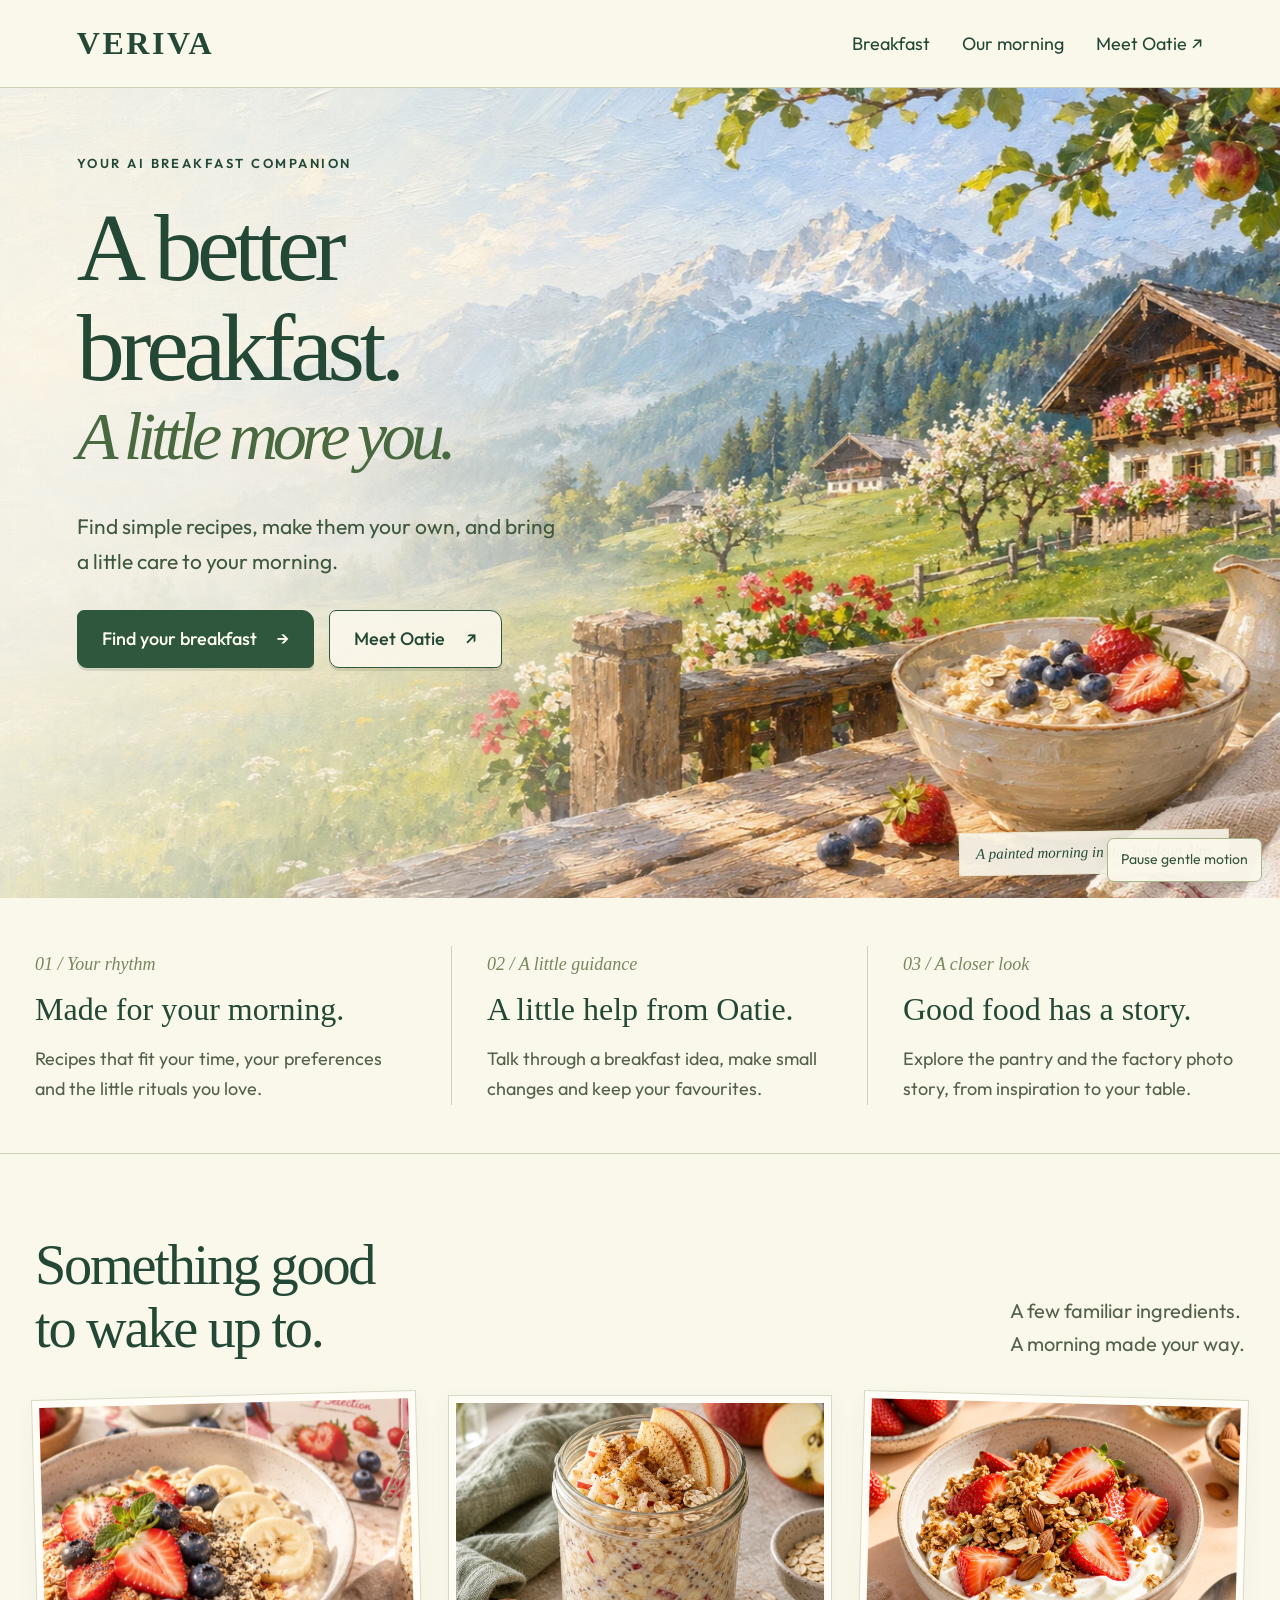
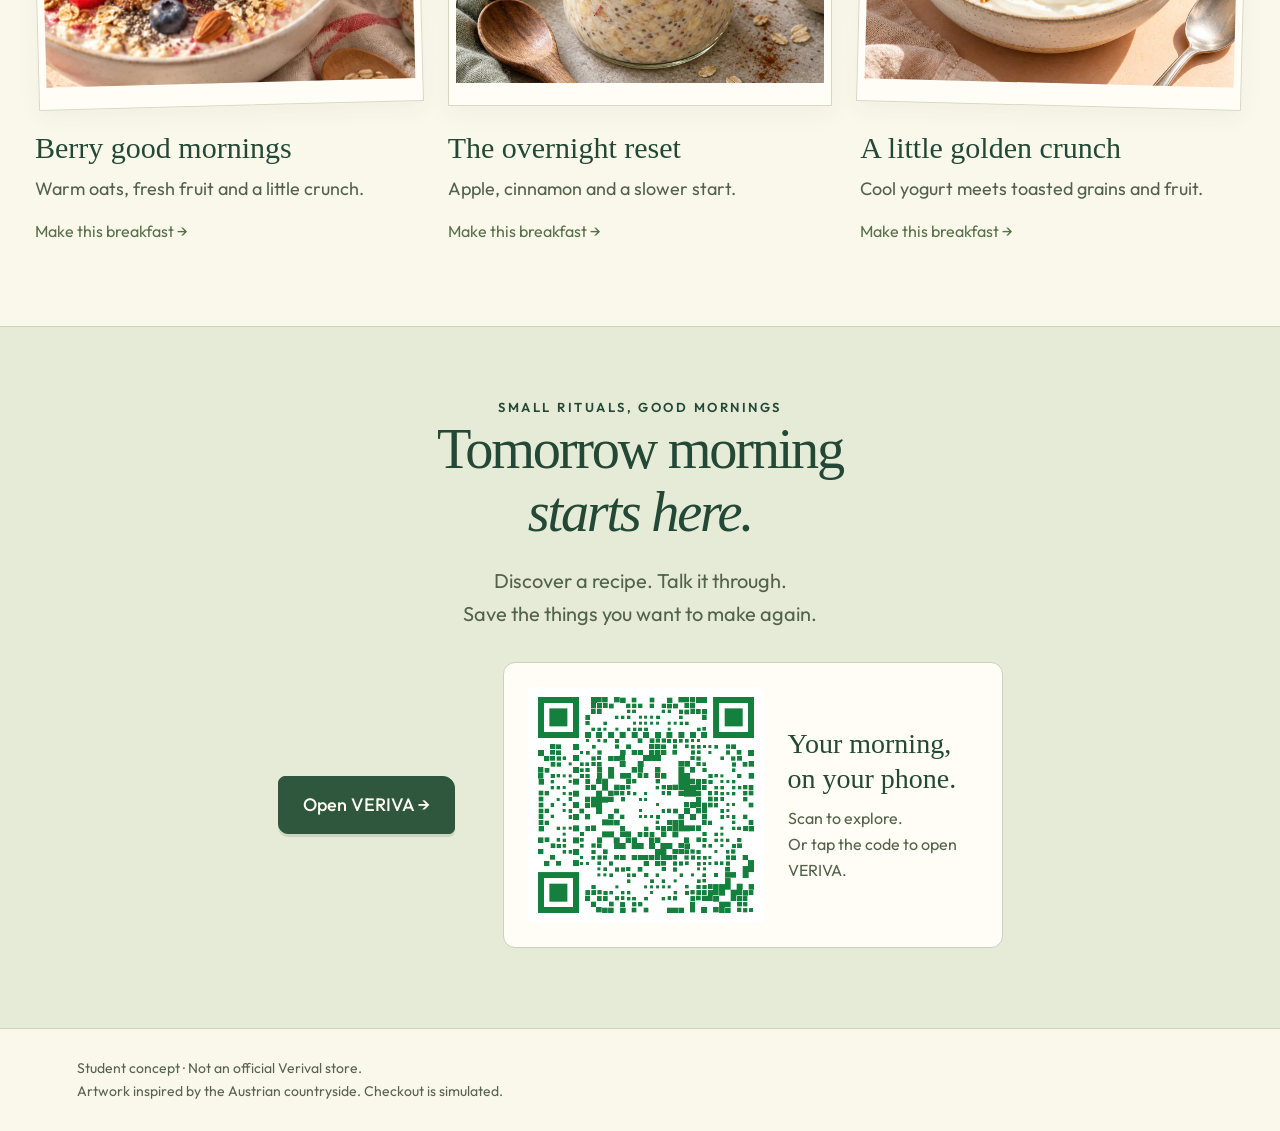
==== scan.html @ 80210304 "Embed supplied animated QR code in public landing page" ====
<!doctype html>
<html lang="en">
<head>
<meta charset="utf-8"><meta name="viewport" content="width=device-width,initial-scale=1">
<title>VERIVA — A little more you</title>
<meta name="description" content="Thoughtful breakfast ideas, a little inspiration, and a morning made your way.">
<link rel="preload" href="hero.webp" as="image">
<style>
@font-face{font-family:Outfit;src:url('outfit.ttf') format('truetype');font-display:swap;font-weight:100 900}
:root{--ink:#234936;--paper:#faf7eb;--muted:#52624b;--line:#ccd2b8}
*{box-sizing:border-box}html{scroll-behavior:smooth;scroll-padding-top:90px}body{margin:0;background:var(--paper);color:var(--ink);font:400 20px/1.65 Outfit,system-ui,sans-serif}a{color:inherit;text-decoration:none}a:focus-visible,button:focus-visible{outline:3px solid #516f43;outline-offset:5px}button{font:inherit;cursor:pointer}img{display:block;max-width:100%}h1,h2,h3,p{margin:0}h1,h2,h3{font-family:Georgia,'Times New Roman',serif;font-weight:400}header{height:88px;padding:0 6%;display:flex;align-items:center;justify-content:space-between;border-bottom:1px solid var(--line);background:var(--paper)}.brand{font:600 32px Georgia,serif;letter-spacing:.08em}nav{display:flex;gap:32px;font-size:18px}nav a{border-bottom:1px solid transparent}nav a:hover{border-color:var(--ink)}
.hero{position:relative;min-height:810px;isolation:isolate;overflow:hidden;background:#e9ede2}.painting{position:absolute;inset:0;z-index:-3;background:url('hero.webp') center/cover}.hero:before{content:'';position:absolute;inset:0;z-index:-2;background:linear-gradient(90deg,#faf7ebc9 0%,#faf7eb7d 30%,transparent 58%)}.sunlight{position:absolute;inset:-12%;z-index:-1;pointer-events:none;background:radial-gradient(ellipse at 40% 10%,#fff5cb35,transparent 55%);animation:light 18s ease-in-out infinite alternate}.hero-copy{padding:65px 0 80px;margin-left:6%;width:min(58%,780px)}.eyebrow{display:block;font-size:13px;letter-spacing:.19em;font-weight:600;line-height:1.6}.hero h1{font-size:clamp(78px,7.5vw,116px);line-height:1.04;letter-spacing:-.055em;margin:24px 0 26px}.hero h1 span{display:block}.hero h1 em{display:block;font-size:.71em;line-height:1.16;padding-bottom:.09em;color:#496940;white-space:nowrap}.hero p{max-width:490px;font-size:21px;line-height:1.7;color:#3e583e}.actions{display:flex;gap:15px;flex-wrap:wrap;margin-top:30px}.cta{display:inline-flex;align-items:center;justify-content:center;gap:20px;min-height:58px;padding:13px 24px;background:#2e573e;color:#fffdf5;border:1px solid #2e573e;border-radius:7px 12px 6px 10px;font-size:18px;font-weight:500;box-shadow:0 3px 0 #34523d24;transition:transform 180ms,box-shadow 180ms}.cta.secondary{background:#faf7ebed;color:var(--ink)}.cta:hover{transform:translateY(-3px);box-shadow:0 6px 0 #34523d20}.cta:active{transform:translateY(1px)}.art-note{position:absolute;right:4%;bottom:25px;padding:9px 16px;background:#faf7ebeb;font:italic 15px/1.5 Georgia,serif;border:1px solid #ebe5cc;transform:rotate(-1deg)}
.values{max-width:1280px;margin:auto;padding:48px 35px;display:grid;grid-template-columns:repeat(3,1fr);gap:38px;border-bottom:1px solid var(--line)}.values article+article{padding-left:35px;border-left:1px solid var(--line)}.number{font:italic 18px Georgia,serif;color:#78875e}.values h2{font-size:32px;line-height:1.15;margin:12px 0 16px}.values p{font-size:18px;color:var(--muted);line-height:1.7}.collection{max-width:1280px;margin:auto;padding:80px 35px}.collection-heading{display:flex;align-items:end;justify-content:space-between;gap:30px;margin-bottom:35px}.collection h2,.closing h2{font-size:clamp(40px,4.4vw,62px);line-height:1.12;letter-spacing:-.04em}.collection-heading p{max-width:31ch;color:var(--muted)}.recipes{display:grid;grid-template-columns:repeat(3,minmax(0,1fr));gap:28px}.recipe figure{margin:0;padding:7px 7px 22px;background:#fffdf6;border:1px solid #d5dac3;box-shadow:0 8px 24px #41573d0c;transition:transform 250ms}.recipe:nth-child(1) figure{transform:rotate(-1.5deg)}.recipe:nth-child(3) figure{transform:rotate(1.5deg)}.recipe:hover figure{transform:translateY(-5px)}.recipe img{width:100%;height:280px;object-fit:cover}.recipe h3{font-size:30px;line-height:1.2;margin:24px 0 8px}.recipe p{font-size:18px;color:var(--muted)}.recipe small{display:block;margin-top:14px;color:#57704b;font-size:16px}.closing{text-align:center;padding:70px 25px 80px;background:#e6ebd8;border-block:1px solid #cbd4b7}.closing p{margin:20px auto 25px;color:var(--muted);max-width:46ch}.closing .cta{margin:auto}footer{padding:28px 6%;display:flex;flex-wrap:wrap;justify-content:space-between;gap:16px;font-size:14px;color:#56634d}.motion-toggle{border:1px solid #a7b78a;border-radius:7px;background:#faf7eb;color:#34543c;padding:7px 13px;font-size:14px}.reveal{animation:arrive 600ms ease-out both}@keyframes light{from{opacity:.25;transform:translateX(-2%)}to{opacity:.7;transform:translateX(3%)}}@keyframes arrive{from{opacity:.7;transform:translateY(12px)}to{opacity:1;transform:none}}html[data-motion=off] *,html[data-motion=off] *:before{animation:none!important;transition:none!important;scroll-behavior:auto!important}html[data-motion=off] .cta:hover{transform:none}
@media(max-width:900px){header{height:76px;padding:0 6%}nav{gap:20px;font-size:16px}.hero{min-height:950px}.painting{background-position:65% bottom}.hero:before{background:linear-gradient(180deg,#faf7ebed 0%,#faf7ebba 34%,#faf7eb30 63%,transparent 78%)}.hero-copy{padding-top:42px;width:88%;margin:0 auto}.hero h1{font-size:clamp(58px,10.2vw,88px)}.hero h1 em{font-size:.68em}.hero p{font-size:19px;max-width:40ch}.hero-copy .actions{margin-top:25px}.values{padding:40px 6%;gap:25px}.values article+article{padding-left:22px}.values h2{font-size:27px}.values p{font-size:17px}.recipes{gap:18px}.recipe img{height:220px}.recipe h3{font-size:26px}.collection{padding-inline:6%}}
@media(max-width:600px){.brand{font-size:25px}nav a:not(:last-child){display:none}.hero{min-height:900px}.hero-copy{padding-top:34px}.hero h1{font-size:clamp(56px,14.5vw,78px);margin:24px 0}.hero h1 em{font-size:.67em;white-space:normal}.hero p{font-size:18px;max-width:31ch}.eyebrow{font-size:10px;letter-spacing:.14em}.actions{gap:11px}.cta{font-size:17px;padding:12px 18px;min-height:54px;gap:10px}.art-note{font-size:12px;right:5%;bottom:18px}.values{grid-template-columns:1fr;gap:24px}.values article+article{padding:24px 0 0;border-left:0;border-top:1px solid var(--line)}.values h2{font-size:32px}.collection-heading{display:block}.collection-heading p{margin-top:20px;font-size:18px}.recipes{grid-template-columns:1fr;gap:38px}.recipe img{height:auto;aspect-ratio:4/3}.collection{padding-block:55px}.closing{padding-block:55px}.closing p{font-size:18px}.recipe h3{font-size:32px}}
@media(prefers-reduced-motion:reduce){html{scroll-behavior:auto}*,*:before{animation:none!important;transition:none!important}.cta:hover,.recipe:hover figure{transform:none}}
</style>
<link rel="stylesheet" href="motion.css">
<style>.app-qr{display:flex;align-items:center;justify-content:center;gap:24px;max-width:520px;margin:36px auto 0;padding:24px;background:#fffdf6;border:1px solid #ccd2b8;border-radius:12px;text-align:left}.app-qr a{flex-shrink:0;background:white;padding:10px;border-radius:5px}.app-qr img{width:180px;height:180px;max-width:100%}.app-qr strong{display:block;font:400 28px/1.25 Georgia,serif}.closing .app-qr p{font-size:16px;line-height:1.6;margin:10px 0 0}.app-qr a:focus-visible{outline-offset:3px}@media(max-width:560px){.app-qr{flex-direction:column;text-align:center;gap:16px;padding:20px}.app-qr img{width:200px;height:200px}}</style>
<style>.download-options{display:flex;align-items:center;justify-content:center;gap:48px;margin-top:32px}.download-options>.cta{margin:0}.download-options .app-qr{margin:0;max-width:500px;scroll-margin-top:130px}.download-options .app-qr p{margin:10px 0 0}.app-qr img{width:216px;height:216px}@media(max-width:760px){.download-options{flex-direction:column;gap:24px}.download-options .app-qr{width:min(100%,420px)}}#scan-app:target{outline:2px solid #758550;outline-offset:6px}</style>
</head>
<body>
<header><a class="brand" href="#">VERIVA</a><nav aria-label="Main navigation"><a href="#breakfast">Breakfast</a><a href="#morning">Our morning</a><a data-app-path="/expert" href="https://veriva-breakfast-v75.onrender.com/expert">Meet Oatie ↗</a></nav></header>
<main>
<section class="hero" aria-labelledby="hero-title"><div class="painting" role="img" aria-label="An original oil painting of berry oats on a Tyrolean chalet terrace, Alpine meadows and distant mountains"></div><div class="sunlight" aria-hidden="true"></div><div class="hero-copy reveal"><span class="eyebrow">YOUR AI BREAKFAST COMPANION</span><h1 id="hero-title"><span>A better</span><span>breakfast.</span><em>A little more you.</em></h1><p>Find simple recipes, make them your own, and bring a little care to your morning.</p><div class="actions"><a class="cta" data-app-path="/recipes" href="https://veriva-breakfast-v75.onrender.com/recipes">Find your breakfast <span aria-hidden="true">→</span></a><a class="cta secondary" data-app-path="/expert" href="https://veriva-breakfast-v75.onrender.com/expert">Meet Oatie <span aria-hidden="true">↗</span></a></div></div><span class="art-note">A painted morning in the Tyrolean Alps</span></section>
<section class="values" id="morning" aria-label="Made for your morning"><article><span class="number">01 / Your rhythm</span><h2>Made for your morning.</h2><p>Recipes that fit your time, your preferences and the little rituals you love.</p></article><article><span class="number">02 / A little guidance</span><h2>A little help from Oatie.</h2><p>Talk through a breakfast idea, make small changes and keep your favourites.</p></article><article><span class="number">03 / A closer look</span><h2>Good food has a story.</h2><p>Explore the pantry and the factory photo story, from inspiration to your table.</p></article></section>
<section class="collection" id="breakfast"><div class="collection-heading"><h2>Something good<br>to wake up to.</h2><p>A few familiar ingredients.<br>A morning made your way.</p></div><div class="recipes"><a class="recipe" data-app-path="/recipes/berry-oats" href="https://veriva-breakfast-v75.onrender.com/recipes/berry-oats"><figure><img src="berry.webp" alt="Berry oats with fresh strawberries" width="700" height="500" loading="lazy"></figure><h3>Berry good mornings</h3><p>Warm oats, fresh fruit and a little crunch.</p><small>Make this breakfast →</small></a><a class="recipe" data-app-path="/recipes/overnight-bircher" href="https://veriva-breakfast-v75.onrender.com/recipes/overnight-bircher"><figure><img src="bircher.webp" alt="Apple Bircher breakfast oats" width="700" height="500" loading="lazy"></figure><h3>The overnight reset</h3><p>Apple, cinnamon and a slower start.</p><small>Make this breakfast →</small></a><a class="recipe" data-app-path="/recipes/yogurt-crunch" href="https://veriva-breakfast-v75.onrender.com/recipes/yogurt-crunch"><figure><img src="yogurt.webp" alt="Yogurt and granola breakfast" width="700" height="500" loading="lazy"></figure><h3>A little golden crunch</h3><p>Cool yogurt meets toasted grains and fruit.</p><small>Make this breakfast →</small></a></div></section>
<section class="closing"><span class="eyebrow">SMALL RITUALS, GOOD MORNINGS</span><h2>Tomorrow morning<br><em>starts here.</em></h2><p>Discover a recipe. Talk it through.<br>Save the things you want to make again.</p><div class="download-options"><a class="cta" data-app-path="/" href="https://veriva-breakfast-v75.onrender.com/">Open VERIVA →</a><aside class="app-qr" id="scan-app" aria-label="Scan with your phone"><a data-app-path="/" href="https://veriva-breakfast-v75.onrender.com/" aria-label="Open VERIVA app"><img src="veriva-app-qr.gif" alt="Animated QR code supplied for VERIVA" width="360" height="360" loading="eager"></a><div><strong>Your morning,<br>on your phone.</strong><p>Scan to explore.<br>Or tap the code to open VERIVA.</p></div></aside></div></section>

</main><footer><div>Student concept · Not an official Verival store.<br>Artwork inspired by the Austrian countryside. Checkout is simulated.</div><button class="motion-toggle" type="button" aria-pressed="false">Pause gentle motion</button></footer>
<script>const root=document.documentElement,control=document.querySelector('.motion-toggle');control.onclick=()=>{const off=root.dataset.motion!=='off';root.dataset.motion=off?'off':'on';control.setAttribute('aria-pressed',String(off));control.textContent=off?'Play gentle motion':'Pause gentle motion';};if(['127.0.0.1','localhost'].includes(location.hostname)){document.querySelectorAll('[data-app-path]').forEach(link=>link.href=location.origin+link.dataset.appPath);}</script>
<script src="motion.js"></script>
</body></html>
---- motion.css ----
header{position:sticky;top:0;z-index:20;background:#faf7ebf5;isolation:isolate}
header::after{content:'';position:absolute;inset:0;z-index:-1;box-shadow:0 6px 25px #284d3815;opacity:0;transition:opacity 250ms}
header.is-scrolled::after{opacity:1}
nav a{position:relative;min-height:44px;display:inline-flex;align-items:center;border:0}
nav a::after{content:'';position:absolute;left:0;right:0;bottom:3px;height:2px;background:#6a8450;transform:scaleX(0);transform-origin:left;transition:transform 220ms cubic-bezier(.23,1,.32,1)}
nav a:hover::after,nav a[aria-current=location]::after{transform:scaleX(1)}
.scene-progress{position:fixed;inset:0 0 auto;height:3px;z-index:30;background:#6a8450;transform:scaleX(0);transform-origin:0 50%;pointer-events:none}
.painting{inset:-14px;transform:scale(1.035)}
.hero-copy{position:relative;z-index:2}
.hero-copy h1 span,.hero-copy h1 em{animation:headline-arrive 850ms cubic-bezier(.23,1,.32,1) backwards}
.hero-copy h1 span:nth-child(2){animation-delay:100ms}
.hero-copy h1 em{animation-delay:190ms}
.hero-copy .eyebrow{animation:soft-arrive 750ms ease-out backwards}
.hero-copy>p{animation:soft-arrive 800ms 220ms ease-out backwards}
.hero-copy .actions{animation:soft-arrive 800ms 300ms ease-out backwards}
.sunlight{animation:light 15s ease-in-out infinite alternate}
.scene-dust{position:absolute;inset:0;overflow:hidden;pointer-events:none;z-index:1}
.scene-dust i{position:absolute;width:5px;height:5px;border-radius:50%;background:#fff7da;opacity:0;animation:morning-dust 16s ease-in-out infinite;box-shadow:0 0 7px #fff5caaa}
.scene-dust i:nth-child(1){left:60%;top:31%;animation-delay:-3s}
.scene-dust i:nth-child(2){left:80%;top:49%;width:3px;height:3px;animation-delay:-10s}
.scene-dust i:nth-child(3){left:68%;top:71%;width:4px;height:4px;animation-delay:-7s}
.scene-dust i:nth-child(4){left:88%;top:22%;width:3px;height:3px;animation-delay:-13s}
.art-note{z-index:3;transition:transform 250ms}
.art-note:hover{transform:rotate(0) translateY(-3px)}
.motion-pending{opacity:0;transform:translateY(22px)}
.recipe{perspective:900px}
.recipe figure{position:relative;overflow:hidden;transform-style:preserve-3d;transition:transform 220ms cubic-bezier(.23,1,.32,1)}
.recipe figure::after{content:'';position:absolute;inset:0;background:linear-gradient(120deg,transparent 20%,#fffdf63b 48%,transparent 72%);transform:translateX(-130%);pointer-events:none;opacity:0}
.recipe:hover figure::after{animation:photo-light-pass 850ms ease-out}
.recipe small{display:inline-block;transition:transform 180ms}
.recipe:hover small{transform:translateX(4px)}
.cta{position:relative;overflow:hidden;isolation:isolate}
.cta>span{transition:transform 200ms}
.cta:hover>span{transform:translateX(4px)}
.tap-glow{position:absolute;width:24px;height:24px;border-radius:50%;background:#fffdf580;z-index:-1;pointer-events:none;transform:translate(-50%,-50%)}
.motion-toggle{min-height:44px;position:fixed;right:18px;bottom:18px;z-index:25;box-shadow:0 3px 15px #284d3815;background:#faf7ebf5;transition:transform 180ms}
.motion-toggle:hover{transform:translateY(-2px)}
footer{padding-right:210px}
@keyframes headline-arrive{from{opacity:0;transform:translateY(20px)}to{opacity:1;transform:none}}
@keyframes soft-arrive{from{opacity:.2;transform:translateY(12px)}to{opacity:1;transform:none}}
@keyframes morning-dust{0%,100%{opacity:0;transform:translate3d(0,12px,0) scale(.7)}25%,70%{opacity:.6}80%{opacity:0;transform:translate3d(-35px,-55px,0) scale(1)}}
@keyframes photo-light-pass{0%{opacity:0;transform:translateX(-130%)}30%{opacity:.7}100%{opacity:0;transform:translateX(130%)}}
html[data-motion=off] .painting{transform:none!important}
html[data-motion=off] .scene-dust,html[data-motion=off] .scene-progress{display:none}
html[data-motion=off] *::after{animation:none!important;transition:none!important}
html[data-motion=off] .motion-pending{opacity:1;transform:none}
html[data-motion=off] .recipe:hover figure,html[data-motion=off] .recipe:hover small,html[data-motion=off] .cta:hover>span,html[data-motion=off] .art-note:hover{transform:none!important}
@media(max-width:600px){.scene-dust i:nth-child(n+3){display:none}.motion-toggle{right:12px;bottom:12px;font-size:12px;padding:7px 11px}footer{padding-bottom:82px;padding-right:6%}}
@media(prefers-reduced-motion:reduce){.painting{transform:none!important}.scene-dust,.scene-progress{display:none}.motion-pending{opacity:1;transform:none}.recipe:hover figure,.recipe:hover small,.cta:hover>span,.art-note:hover{transform:none!important}*::after{animation:none!important;transition:none!important}header::after,nav a::after,.motion-toggle{transition:none!important}}
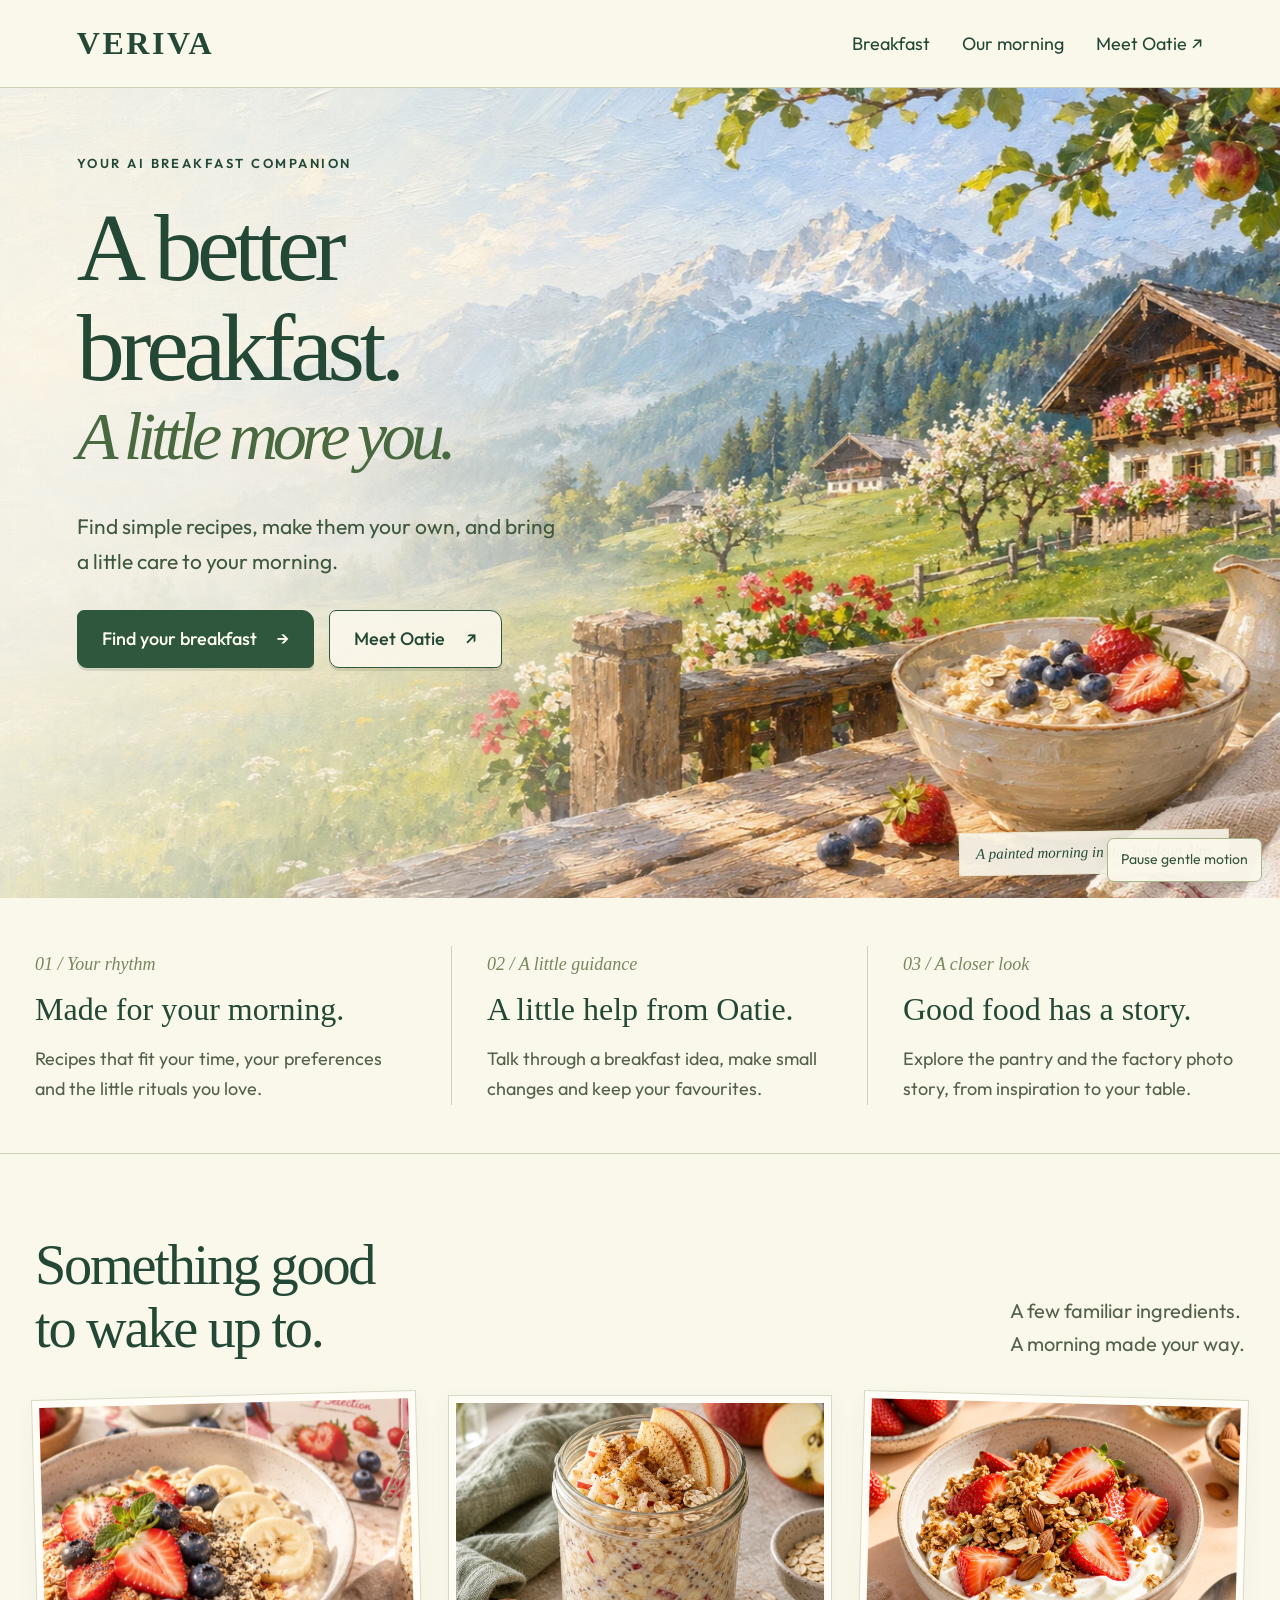
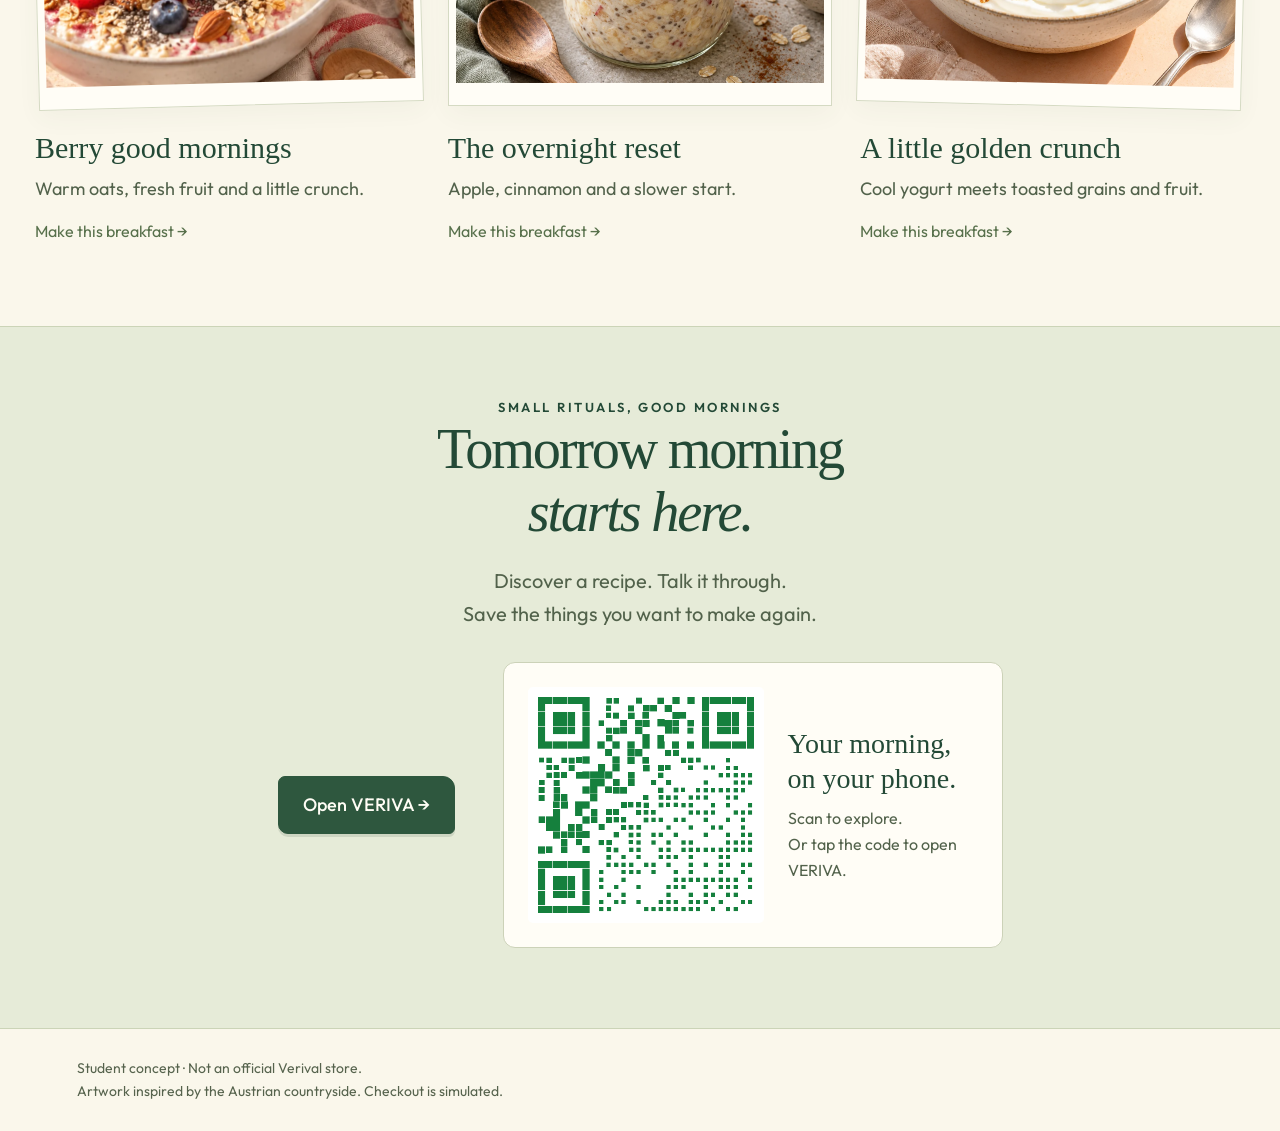
==== commit ec5689db: "Replace supplied QR and open legacy scan links at the homepage hero" ====
--- a/scan.html
+++ b/scan.html
@@ -1,6 +1,17 @@
 <!doctype html>
 <html lang="en">
-<head>
+<head>
+<script>
+// Older shared links pointed directly at the QR card. Open those at the hero.
+if (location.hash === '#scan-app') {
+  history.replaceState(history.state, '', location.pathname + location.search);
+  history.scrollRestoration = 'manual';
+  addEventListener('pageshow', () => {
+    scrollTo({top: 0, left: 0, behavior: 'instant'});
+    history.scrollRestoration = 'auto';
+  }, {once: true});
+}
+</script>
 <meta charset="utf-8"><meta name="viewport" content="width=device-width,initial-scale=1">
 <title>VERIVA — A little more you</title>
 <meta name="description" content="Thoughtful breakfast ideas, a little inspiration, and a morning made your way.">
@@ -20,12 +31,12 @@
 <style>.download-options{display:flex;align-items:center;justify-content:center;gap:48px;margin-top:32px}.download-options>.cta{margin:0}.download-options .app-qr{margin:0;max-width:500px;scroll-margin-top:130px}.download-options .app-qr p{margin:10px 0 0}.app-qr img{width:216px;height:216px}@media(max-width:760px){.download-options{flex-direction:column;gap:24px}.download-options .app-qr{width:min(100%,420px)}}#scan-app:target{outline:2px solid #758550;outline-offset:6px}</style>
 </head>
 <body>
-<header><a class="brand" href="#">VERIVA</a><nav aria-label="Main navigation"><a href="#breakfast">Breakfast</a><a href="#morning">Our morning</a><a data-app-path="/expert" href="https://veriva-breakfast-v75.onrender.com/expert">Meet Oatie ↗</a></nav></header>
+<header><a class="brand" href="#">VERIVA</a><nav aria-label="Main navigation"><a href="#breakfast">Breakfast</a><a href="#morning">Our morning</a><a data-app-path="/expert" href="https://xipoo.com.cn/expert">Meet Oatie ↗</a></nav></header>
 <main>
-<section class="hero" aria-labelledby="hero-title"><div class="painting" role="img" aria-label="An original oil painting of berry oats on a Tyrolean chalet terrace, Alpine meadows and distant mountains"></div><div class="sunlight" aria-hidden="true"></div><div class="hero-copy reveal"><span class="eyebrow">YOUR AI BREAKFAST COMPANION</span><h1 id="hero-title"><span>A better</span><span>breakfast.</span><em>A little more you.</em></h1><p>Find simple recipes, make them your own, and bring a little care to your morning.</p><div class="actions"><a class="cta" data-app-path="/recipes" href="https://veriva-breakfast-v75.onrender.com/recipes">Find your breakfast <span aria-hidden="true">→</span></a><a class="cta secondary" data-app-path="/expert" href="https://veriva-breakfast-v75.onrender.com/expert">Meet Oatie <span aria-hidden="true">↗</span></a></div></div><span class="art-note">A painted morning in the Tyrolean Alps</span></section>
+<section class="hero" aria-labelledby="hero-title"><div class="painting" role="img" aria-label="An original oil painting of berry oats on a Tyrolean chalet terrace, Alpine meadows and distant mountains"></div><div class="sunlight" aria-hidden="true"></div><div class="hero-copy reveal"><span class="eyebrow">YOUR AI BREAKFAST COMPANION</span><h1 id="hero-title"><span>A better</span><span>breakfast.</span><em>A little more you.</em></h1><p>Find simple recipes, make them your own, and bring a little care to your morning.</p><div class="actions"><a class="cta" data-app-path="/recipes" href="https://xipoo.com.cn/recipes">Find your breakfast <span aria-hidden="true">→</span></a><a class="cta secondary" data-app-path="/expert" href="https://xipoo.com.cn/expert">Meet Oatie <span aria-hidden="true">↗</span></a></div></div><span class="art-note">A painted morning in the Tyrolean Alps</span></section>
 <section class="values" id="morning" aria-label="Made for your morning"><article><span class="number">01 / Your rhythm</span><h2>Made for your morning.</h2><p>Recipes that fit your time, your preferences and the little rituals you love.</p></article><article><span class="number">02 / A little guidance</span><h2>A little help from Oatie.</h2><p>Talk through a breakfast idea, make small changes and keep your favourites.</p></article><article><span class="number">03 / A closer look</span><h2>Good food has a story.</h2><p>Explore the pantry and the factory photo story, from inspiration to your table.</p></article></section>
-<section class="collection" id="breakfast"><div class="collection-heading"><h2>Something good<br>to wake up to.</h2><p>A few familiar ingredients.<br>A morning made your way.</p></div><div class="recipes"><a class="recipe" data-app-path="/recipes/berry-oats" href="https://veriva-breakfast-v75.onrender.com/recipes/berry-oats"><figure><img src="berry.webp" alt="Berry oats with fresh strawberries" width="700" height="500" loading="lazy"></figure><h3>Berry good mornings</h3><p>Warm oats, fresh fruit and a little crunch.</p><small>Make this breakfast →</small></a><a class="recipe" data-app-path="/recipes/overnight-bircher" href="https://veriva-breakfast-v75.onrender.com/recipes/overnight-bircher"><figure><img src="bircher.webp" alt="Apple Bircher breakfast oats" width="700" height="500" loading="lazy"></figure><h3>The overnight reset</h3><p>Apple, cinnamon and a slower start.</p><small>Make this breakfast →</small></a><a class="recipe" data-app-path="/recipes/yogurt-crunch" href="https://veriva-breakfast-v75.onrender.com/recipes/yogurt-crunch"><figure><img src="yogurt.webp" alt="Yogurt and granola breakfast" width="700" height="500" loading="lazy"></figure><h3>A little golden crunch</h3><p>Cool yogurt meets toasted grains and fruit.</p><small>Make this breakfast →</small></a></div></section>
-<section class="closing"><span class="eyebrow">SMALL RITUALS, GOOD MORNINGS</span><h2>Tomorrow morning<br><em>starts here.</em></h2><p>Discover a recipe. Talk it through.<br>Save the things you want to make again.</p><div class="download-options"><a class="cta" data-app-path="/" href="https://veriva-breakfast-v75.onrender.com/">Open VERIVA →</a><aside class="app-qr" id="scan-app" aria-label="Scan with your phone"><a data-app-path="/" href="https://veriva-breakfast-v75.onrender.com/" aria-label="Open VERIVA app"><img src="veriva-app-qr.gif" alt="Animated QR code supplied for VERIVA" width="360" height="360" loading="eager"></a><div><strong>Your morning,<br>on your phone.</strong><p>Scan to explore.<br>Or tap the code to open VERIVA.</p></div></aside></div></section>
+<section class="collection" id="breakfast"><div class="collection-heading"><h2>Something good<br>to wake up to.</h2><p>A few familiar ingredients.<br>A morning made your way.</p></div><div class="recipes"><a class="recipe" data-app-path="/recipes/berry-oats" href="https://xipoo.com.cn/recipes/berry-oats"><figure><img src="berry.webp" alt="Berry oats with fresh strawberries" width="700" height="500" loading="lazy"></figure><h3>Berry good mornings</h3><p>Warm oats, fresh fruit and a little crunch.</p><small>Make this breakfast →</small></a><a class="recipe" data-app-path="/recipes/overnight-bircher" href="https://xipoo.com.cn/recipes/overnight-bircher"><figure><img src="bircher.webp" alt="Apple Bircher breakfast oats" width="700" height="500" loading="lazy"></figure><h3>The overnight reset</h3><p>Apple, cinnamon and a slower start.</p><small>Make this breakfast →</small></a><a class="recipe" data-app-path="/recipes/yogurt-crunch" href="https://xipoo.com.cn/recipes/yogurt-crunch"><figure><img src="yogurt.webp" alt="Yogurt and granola breakfast" width="700" height="500" loading="lazy"></figure><h3>A little golden crunch</h3><p>Cool yogurt meets toasted grains and fruit.</p><small>Make this breakfast →</small></a></div></section>
+<section class="closing"><span class="eyebrow">SMALL RITUALS, GOOD MORNINGS</span><h2>Tomorrow morning<br><em>starts here.</em></h2><p>Discover a recipe. Talk it through.<br>Save the things you want to make again.</p><div class="download-options"><a class="cta" data-app-path="/" href="https://xipoo.com.cn/">Open VERIVA →</a><aside class="app-qr" id="scan-app" aria-label="Scan with your phone"><a data-app-path="/" href="https://xipoo.com.cn/" aria-label="Open VERIVA app"><img src="veriva-app-qr-20261112.gif" alt="Animated QR code supplied for VERIVA" width="360" height="360" loading="eager"></a><div><strong>Your morning,<br>on your phone.</strong><p>Scan to explore.<br>Or tap the code to open VERIVA.</p></div></aside></div></section>
 
 </main><footer><div>Student concept · Not an official Verival store.<br>Artwork inspired by the Austrian countryside. Checkout is simulated.</div><button class="motion-toggle" type="button" aria-pressed="false">Pause gentle motion</button></footer>
 <script>const root=document.documentElement,control=document.querySelector('.motion-toggle');control.onclick=()=>{const off=root.dataset.motion!=='off';root.dataset.motion=off?'off':'on';control.setAttribute('aria-pressed',String(off));control.textContent=off?'Play gentle motion':'Pause gentle motion';};if(['127.0.0.1','localhost'].includes(location.hostname)){document.querySelectorAll('[data-app-path]').forEach(link=>link.href=location.origin+link.dataset.appPath);}</script>
